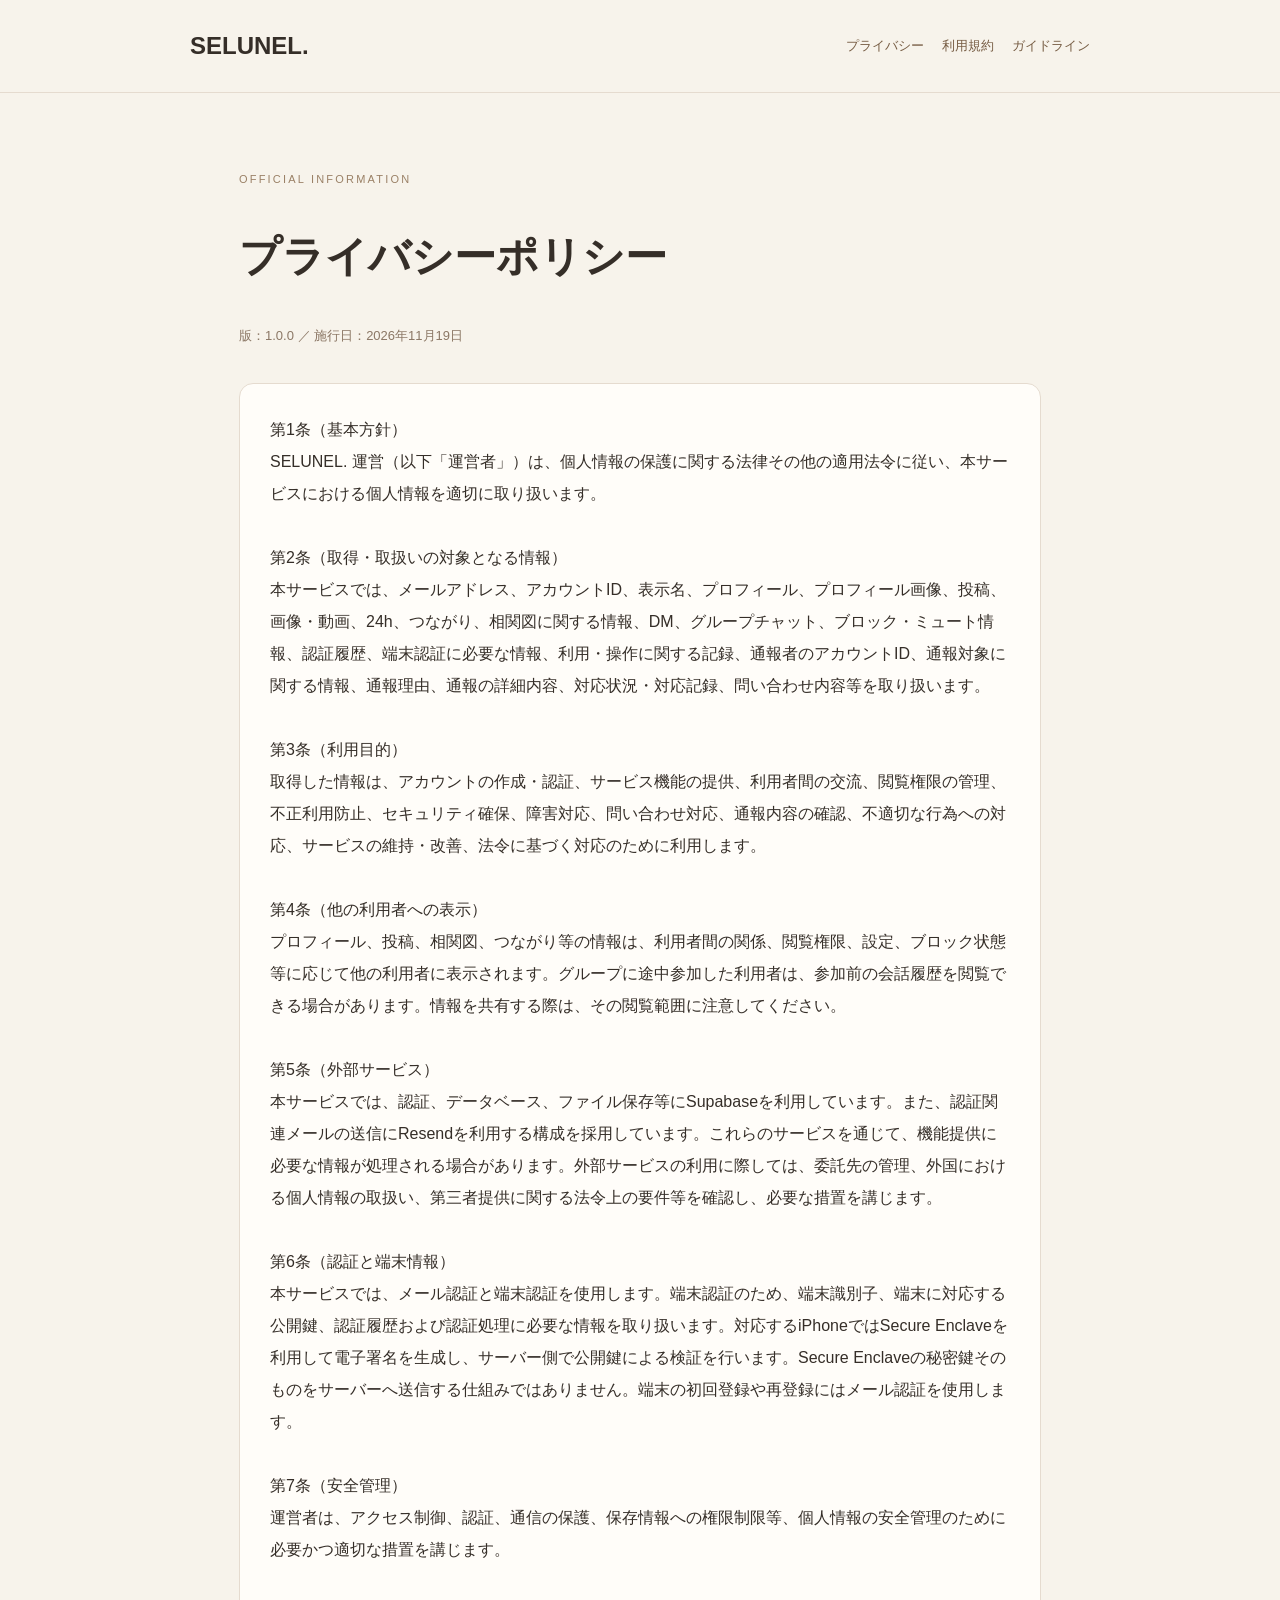
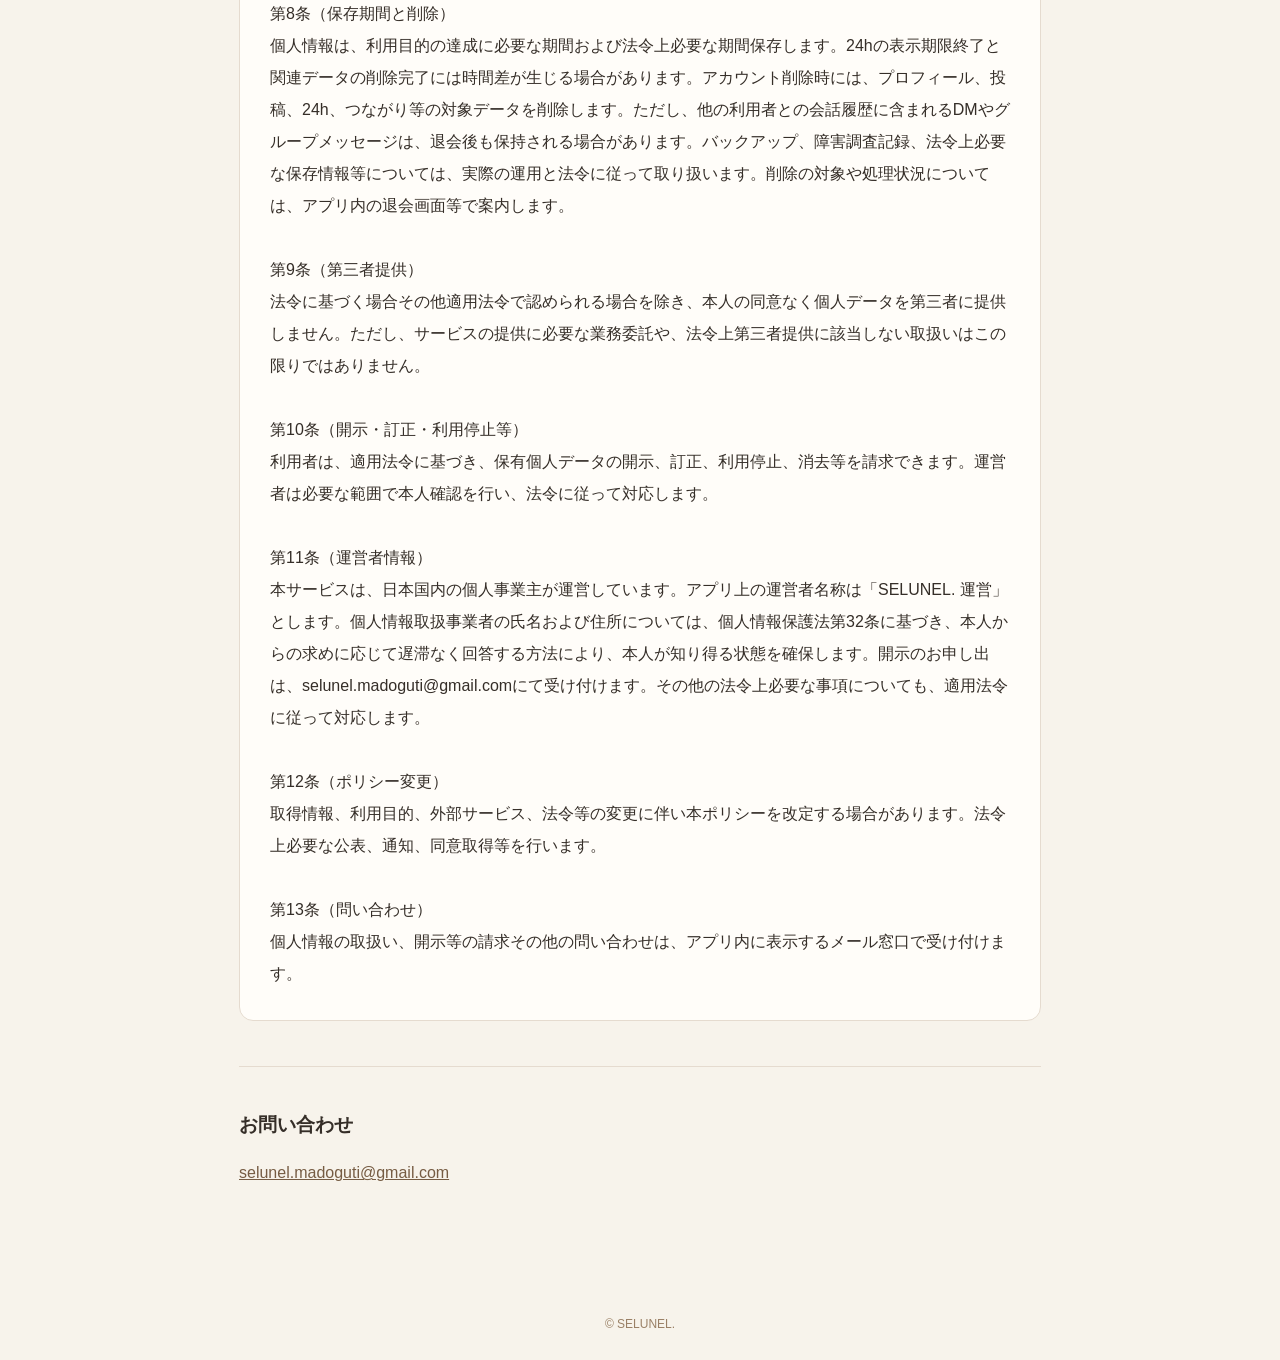
==== privacy.html @ 37064c1c "Publish SELUNEL legal pages v1.0.0" ====
<!doctype html>
<html lang="ja">
<head>
<meta charset="utf-8">
<meta name="viewport" content="width=device-width,initial-scale=1">
<title>プライバシーポリシー | SELUNEL.</title>
<link rel="stylesheet" href="./style.css">
</head>
<body>
<header>
<a class="brand" href="./index.html">SELUNEL.</a>
<nav>
<a href="./privacy.html">プライバシー</a>
<a href="./terms.html">利用規約</a>
<a href="./guidelines.html">ガイドライン</a>
</nav>
</header>
<main>
<p class="eyebrow">OFFICIAL INFORMATION</p>
<h1>プライバシーポリシー</h1>
<p class="meta">版：1.0.0 ／
施行日：2026年11月19日</p>
<article>第1条（基本方針）
SELUNEL. 運営（以下「運営者」）は、個人情報の保護に関する法律その他の適用法令に従い、本サービスにおける個人情報を適切に取り扱います。

第2条（取得・取扱いの対象となる情報）
本サービスでは、メールアドレス、アカウントID、表示名、プロフィール、プロフィール画像、投稿、画像・動画、24h、つながり、相関図に関する情報、DM、グループチャット、ブロック・ミュート情報、認証履歴、端末認証に必要な情報、利用・操作に関する記録、通報者のアカウントID、通報対象に関する情報、通報理由、通報の詳細内容、対応状況・対応記録、問い合わせ内容等を取り扱います。

第3条（利用目的）
取得した情報は、アカウントの作成・認証、サービス機能の提供、利用者間の交流、閲覧権限の管理、不正利用防止、セキュリティ確保、障害対応、問い合わせ対応、通報内容の確認、不適切な行為への対応、サービスの維持・改善、法令に基づく対応のために利用します。

第4条（他の利用者への表示）
プロフィール、投稿、相関図、つながり等の情報は、利用者間の関係、閲覧権限、設定、ブロック状態等に応じて他の利用者に表示されます。グループに途中参加した利用者は、参加前の会話履歴を閲覧できる場合があります。情報を共有する際は、その閲覧範囲に注意してください。

第5条（外部サービス）
本サービスでは、認証、データベース、ファイル保存等にSupabaseを利用しています。また、認証関連メールの送信にResendを利用する構成を採用しています。これらのサービスを通じて、機能提供に必要な情報が処理される場合があります。外部サービスの利用に際しては、委託先の管理、外国における個人情報の取扱い、第三者提供に関する法令上の要件等を確認し、必要な措置を講じます。

第6条（認証と端末情報）
本サービスでは、メール認証と端末認証を使用します。端末認証のため、端末識別子、端末に対応する公開鍵、認証履歴および認証処理に必要な情報を取り扱います。対応するiPhoneではSecure Enclaveを利用して電子署名を生成し、サーバー側で公開鍵による検証を行います。Secure Enclaveの秘密鍵そのものをサーバーへ送信する仕組みではありません。端末の初回登録や再登録にはメール認証を使用します。

第7条（安全管理）
運営者は、アクセス制御、認証、通信の保護、保存情報への権限制限等、個人情報の安全管理のために必要かつ適切な措置を講じます。

第8条（保存期間と削除）
個人情報は、利用目的の達成に必要な期間および法令上必要な期間保存します。24hの表示期限終了と関連データの削除完了には時間差が生じる場合があります。アカウント削除時には、プロフィール、投稿、24h、つながり等の対象データを削除します。ただし、他の利用者との会話履歴に含まれるDMやグループメッセージは、退会後も保持される場合があります。バックアップ、障害調査記録、法令上必要な保存情報等については、実際の運用と法令に従って取り扱います。削除の対象や処理状況については、アプリ内の退会画面等で案内します。

第9条（第三者提供）
法令に基づく場合その他適用法令で認められる場合を除き、本人の同意なく個人データを第三者に提供しません。ただし、サービスの提供に必要な業務委託や、法令上第三者提供に該当しない取扱いはこの限りではありません。

第10条（開示・訂正・利用停止等）
利用者は、適用法令に基づき、保有個人データの開示、訂正、利用停止、消去等を請求できます。運営者は必要な範囲で本人確認を行い、法令に従って対応します。

第11条（運営者情報）
本サービスは、日本国内の個人事業主が運営しています。アプリ上の運営者名称は「SELUNEL. 運営」とします。個人情報取扱事業者の氏名および住所については、個人情報保護法第32条に基づき、本人からの求めに応じて遅滞なく回答する方法により、本人が知り得る状態を確保します。開示のお申し出は、selunel.madoguti@gmail.comにて受け付けます。その他の法令上必要な事項についても、適用法令に従って対応します。

第12条（ポリシー変更）
取得情報、利用目的、外部サービス、法令等の変更に伴い本ポリシーを改定する場合があります。法令上必要な公表、通知、同意取得等を行います。

第13条（問い合わせ）
個人情報の取扱い、開示等の請求その他の問い合わせは、アプリ内に表示するメール窓口で受け付けます。</article>
<section>
<h2>お問い合わせ</h2>
<a href="mailto:selunel.madoguti@gmail.com">selunel.madoguti@gmail.com</a>
</section>
</main>
<footer>© SELUNEL.</footer>
</body>
</html>
---- style.css ----
:root {
  font-family: -apple-system, BlinkMacSystemFont,
    "Hiragino Kaku Gothic ProN", sans-serif;
  color: #352e28;
  background: #f7f3eb;
}
* { box-sizing: border-box; }
body { margin: 0; line-height: 1.85; }
a { color: #765c43; }
header {
  display: flex;
  justify-content: space-between;
  align-items: center;
  flex-wrap: wrap;
  gap: 18px;
  padding: 24px max(24px, calc((100vw - 900px)/2));
  border-bottom: 1px solid #e5dbcf;
}
.brand {
  font-size: 24px;
  font-weight: 700;
  text-decoration: none;
  color: #352e28;
}
nav { display: flex; flex-wrap: wrap; gap: 18px; }
nav a { text-decoration: none; font-size: 13px; }
main {
  max-width: 850px;
  margin: auto;
  padding: 65px 24px 100px;
}
.eyebrow {
  color: #9a8066;
  font-size: 11px;
  letter-spacing: .2em;
}
h1 { font-size: clamp(28px, 5vw, 42px); }
h2 { font-size: 19px; }
.meta { color: #8b7765; font-size: 13px; }
article {
  white-space: pre-wrap;
  overflow-wrap: anywhere;
  background: #fffdf9;
  border: 1px solid #e5dbcf;
  border-radius: 14px;
  padding: 30px;
  margin-top: 35px;
  line-height: 2;
}
.links { display: grid; gap: 12px; margin-top: 30px; }
.links a {
  display: block;
  padding: 20px;
  border: 1px solid #e5dbcf;
  border-radius: 12px;
  background: #fffdf9;
  text-decoration: none;
}
section {
  margin-top: 45px;
  border-top: 1px solid #e5dbcf;
  padding-top: 25px;
}
footer {
  text-align: center;
  padding: 25px;
  color: #9a8066;
  font-size: 12px;
}
@media(max-width:600px) {
  main { padding-top: 35px; }
  article { padding: 20px; }
}
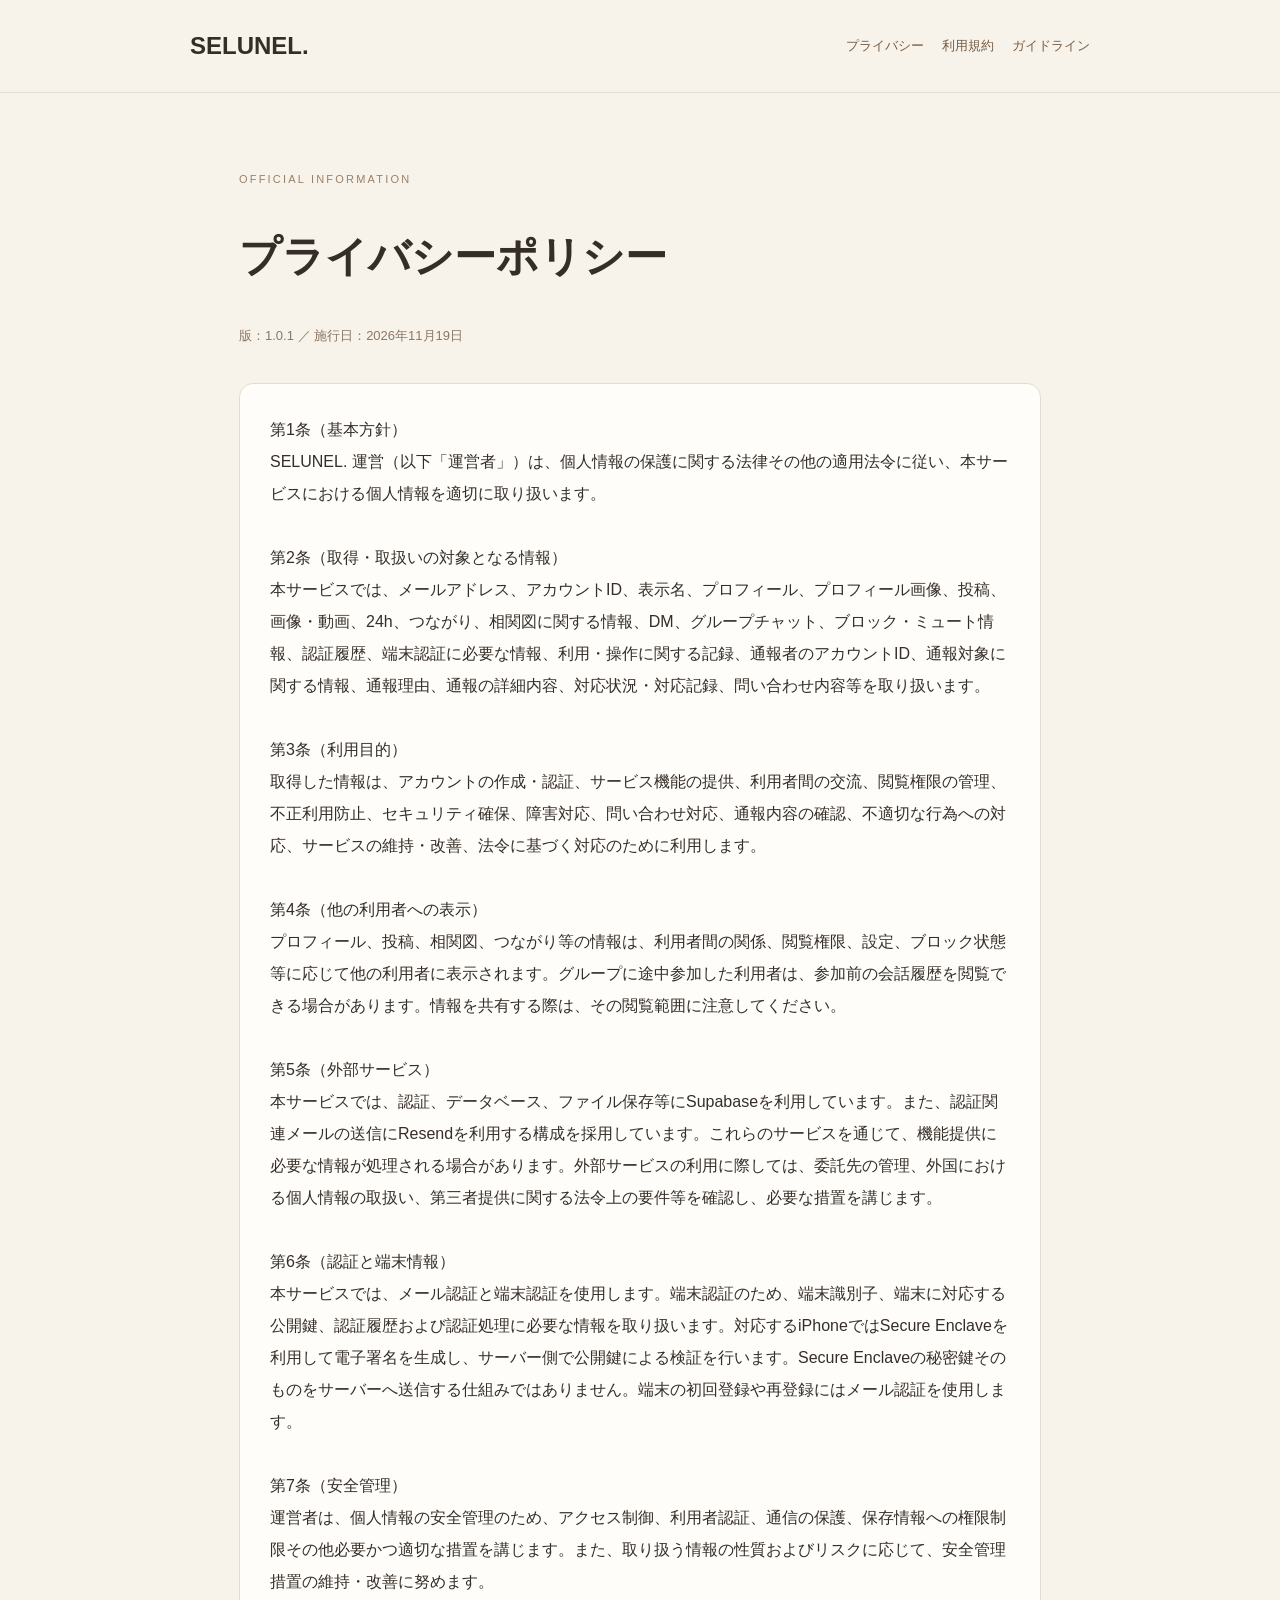
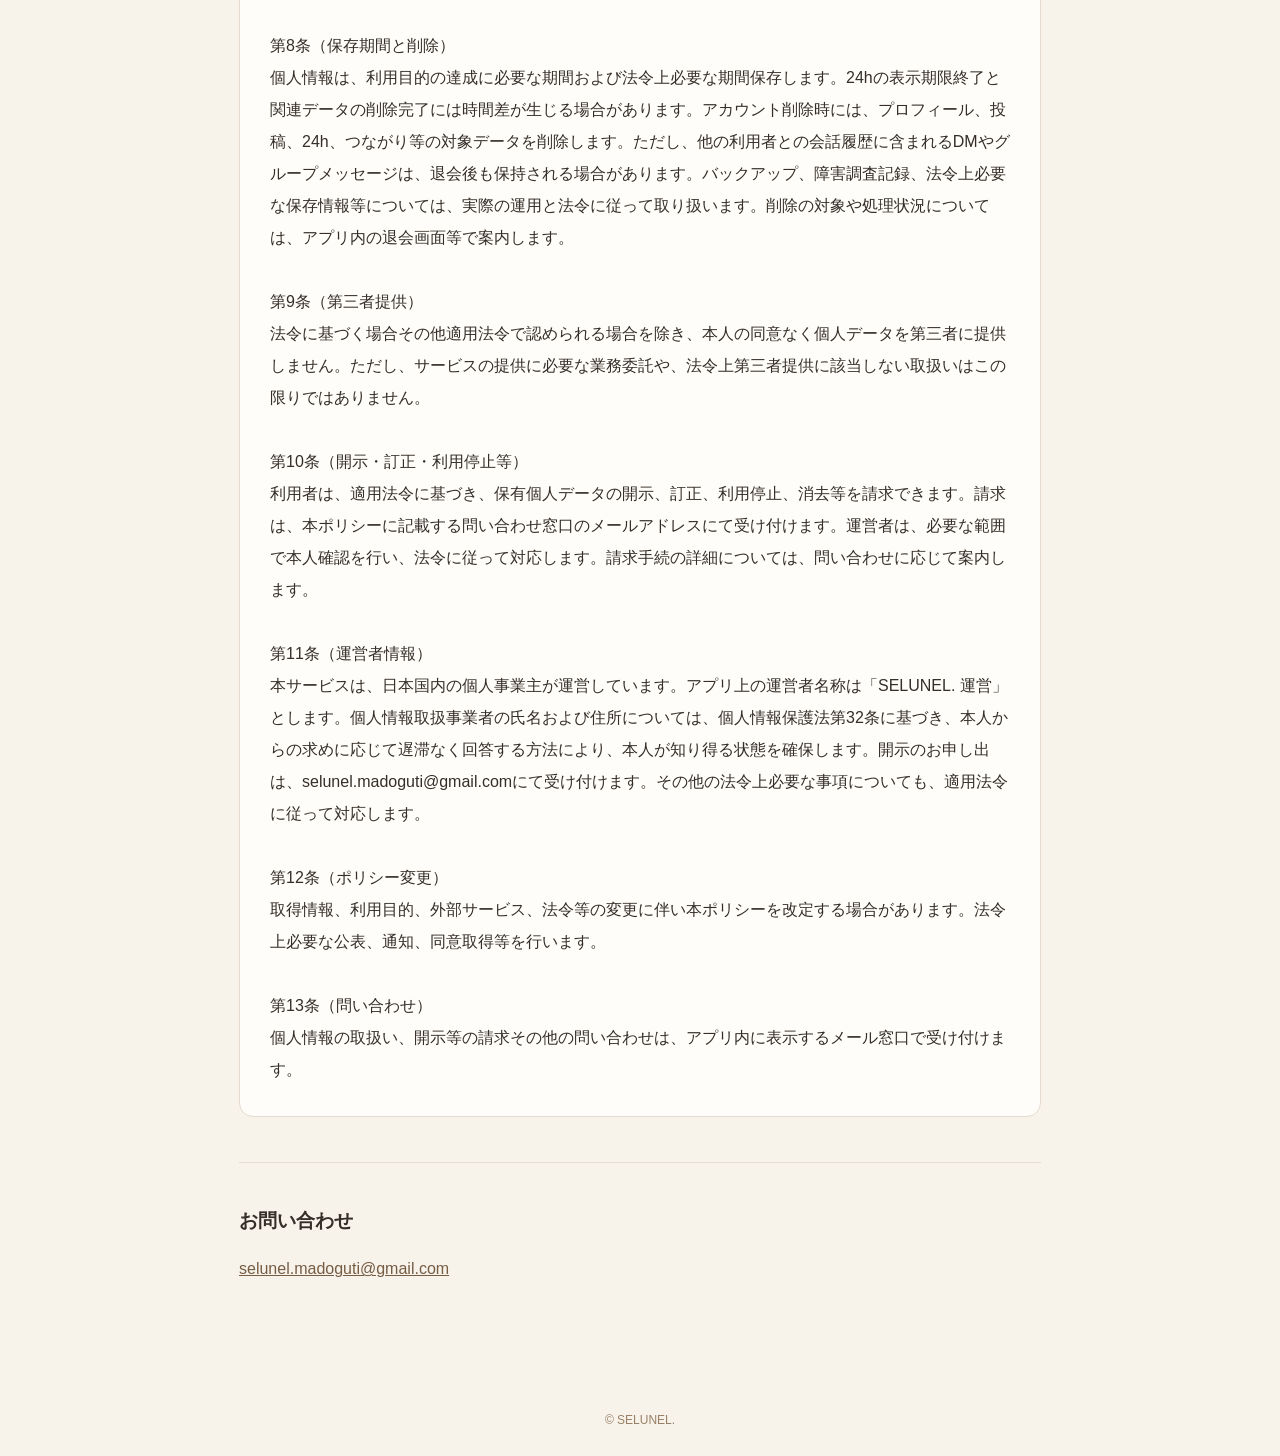
==== commit 4f9ddbcf: "Update SELUNEL legal documents to v1.0.1" ====
--- a/privacy.html
+++ b/privacy.html
@@ -18,7 +18,7 @@
 <main>
 <p class="eyebrow">OFFICIAL INFORMATION</p>
 <h1>プライバシーポリシー</h1>
-<p class="meta">版：1.0.0 ／
+<p class="meta">版：1.0.1 ／
 施行日：2026年11月19日</p>
 <article>第1条（基本方針）
 SELUNEL. 運営（以下「運営者」）は、個人情報の保護に関する法律その他の適用法令に従い、本サービスにおける個人情報を適切に取り扱います。
@@ -39,7 +39,7 @@
 本サービスでは、メール認証と端末認証を使用します。端末認証のため、端末識別子、端末に対応する公開鍵、認証履歴および認証処理に必要な情報を取り扱います。対応するiPhoneではSecure Enclaveを利用して電子署名を生成し、サーバー側で公開鍵による検証を行います。Secure Enclaveの秘密鍵そのものをサーバーへ送信する仕組みではありません。端末の初回登録や再登録にはメール認証を使用します。
 
 第7条（安全管理）
-運営者は、アクセス制御、認証、通信の保護、保存情報への権限制限等、個人情報の安全管理のために必要かつ適切な措置を講じます。
+運営者は、個人情報の安全管理のため、アクセス制御、利用者認証、通信の保護、保存情報への権限制限その他必要かつ適切な措置を講じます。また、取り扱う情報の性質およびリスクに応じて、安全管理措置の維持・改善に努めます。
 
 第8条（保存期間と削除）
 個人情報は、利用目的の達成に必要な期間および法令上必要な期間保存します。24hの表示期限終了と関連データの削除完了には時間差が生じる場合があります。アカウント削除時には、プロフィール、投稿、24h、つながり等の対象データを削除します。ただし、他の利用者との会話履歴に含まれるDMやグループメッセージは、退会後も保持される場合があります。バックアップ、障害調査記録、法令上必要な保存情報等については、実際の運用と法令に従って取り扱います。削除の対象や処理状況については、アプリ内の退会画面等で案内します。
@@ -48,7 +48,7 @@
 法令に基づく場合その他適用法令で認められる場合を除き、本人の同意なく個人データを第三者に提供しません。ただし、サービスの提供に必要な業務委託や、法令上第三者提供に該当しない取扱いはこの限りではありません。
 
 第10条（開示・訂正・利用停止等）
-利用者は、適用法令に基づき、保有個人データの開示、訂正、利用停止、消去等を請求できます。運営者は必要な範囲で本人確認を行い、法令に従って対応します。
+利用者は、適用法令に基づき、保有個人データの開示、訂正、利用停止、消去等を請求できます。請求は、本ポリシーに記載する問い合わせ窓口のメールアドレスにて受け付けます。運営者は、必要な範囲で本人確認を行い、法令に従って対応します。請求手続の詳細については、問い合わせに応じて案内します。
 
 第11条（運営者情報）
 本サービスは、日本国内の個人事業主が運営しています。アプリ上の運営者名称は「SELUNEL. 運営」とします。個人情報取扱事業者の氏名および住所については、個人情報保護法第32条に基づき、本人からの求めに応じて遅滞なく回答する方法により、本人が知り得る状態を確保します。開示のお申し出は、selunel.madoguti@gmail.comにて受け付けます。その他の法令上必要な事項についても、適用法令に従って対応します。
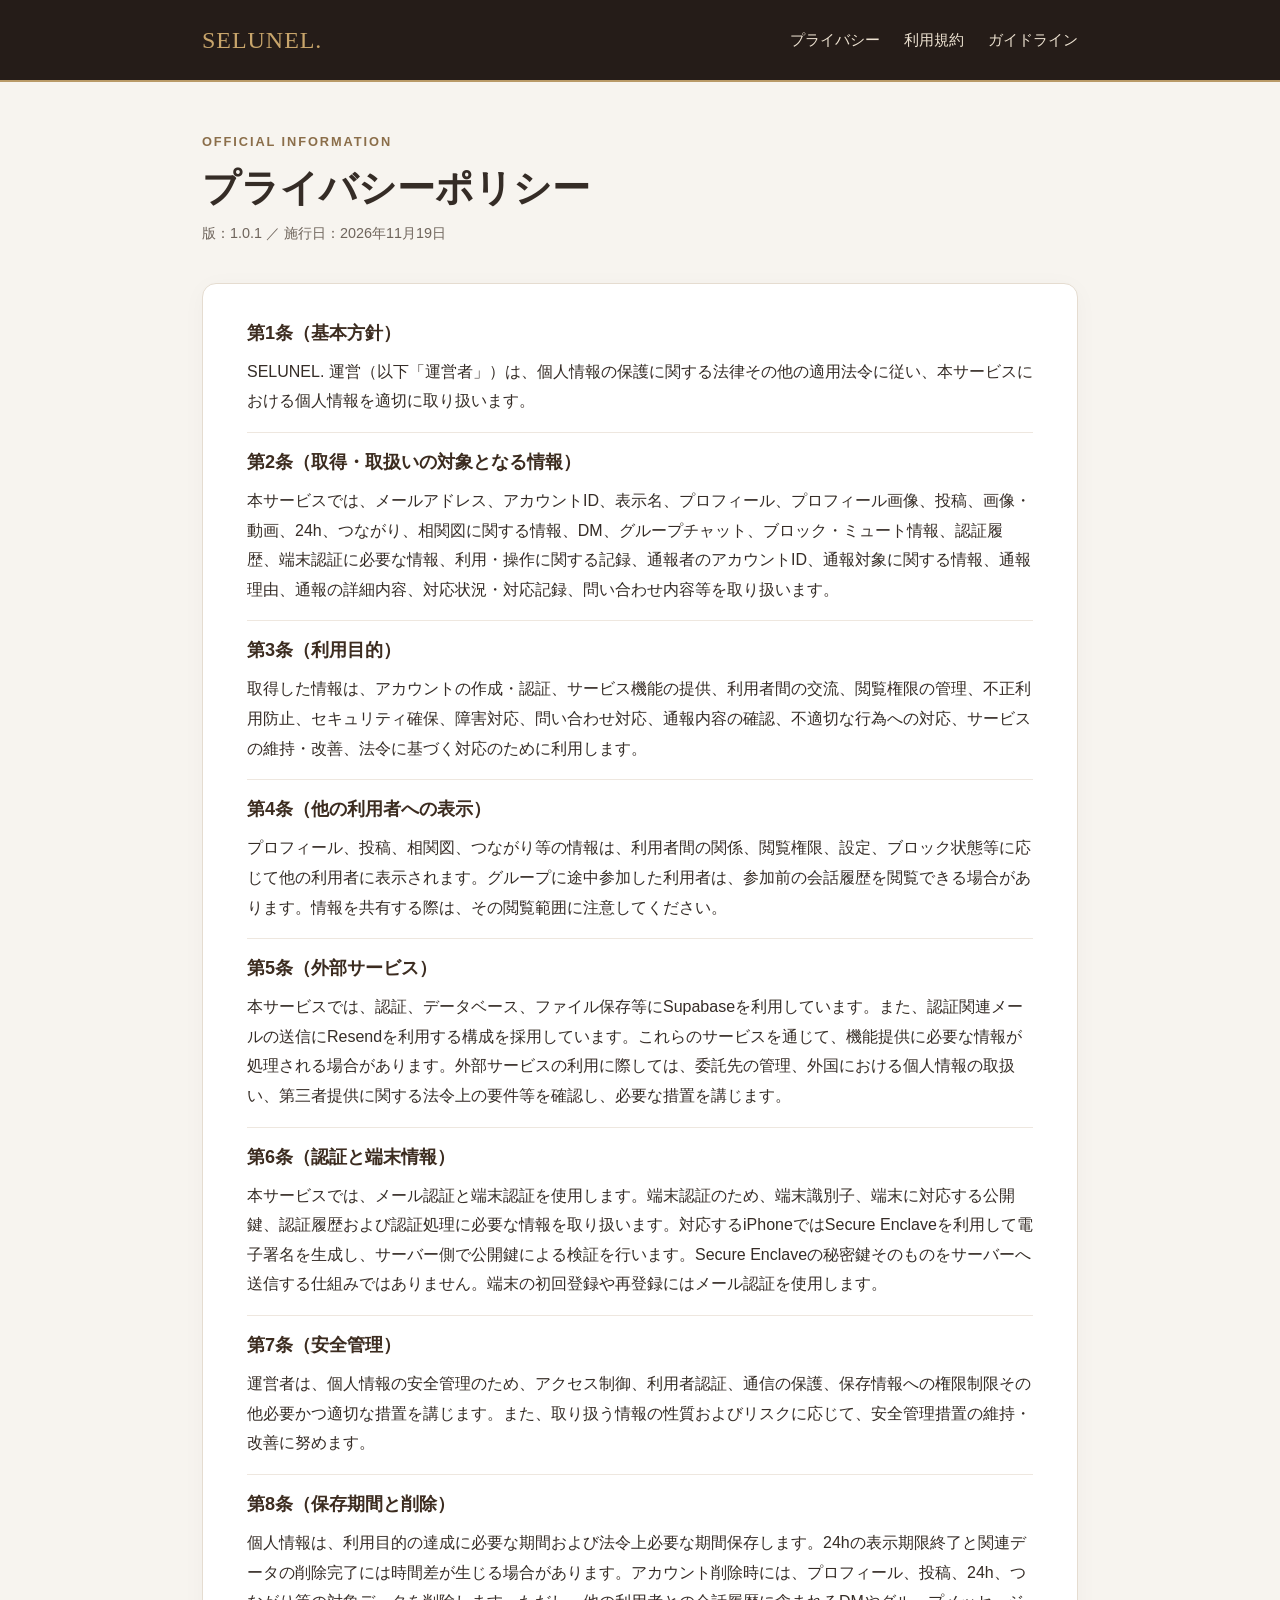
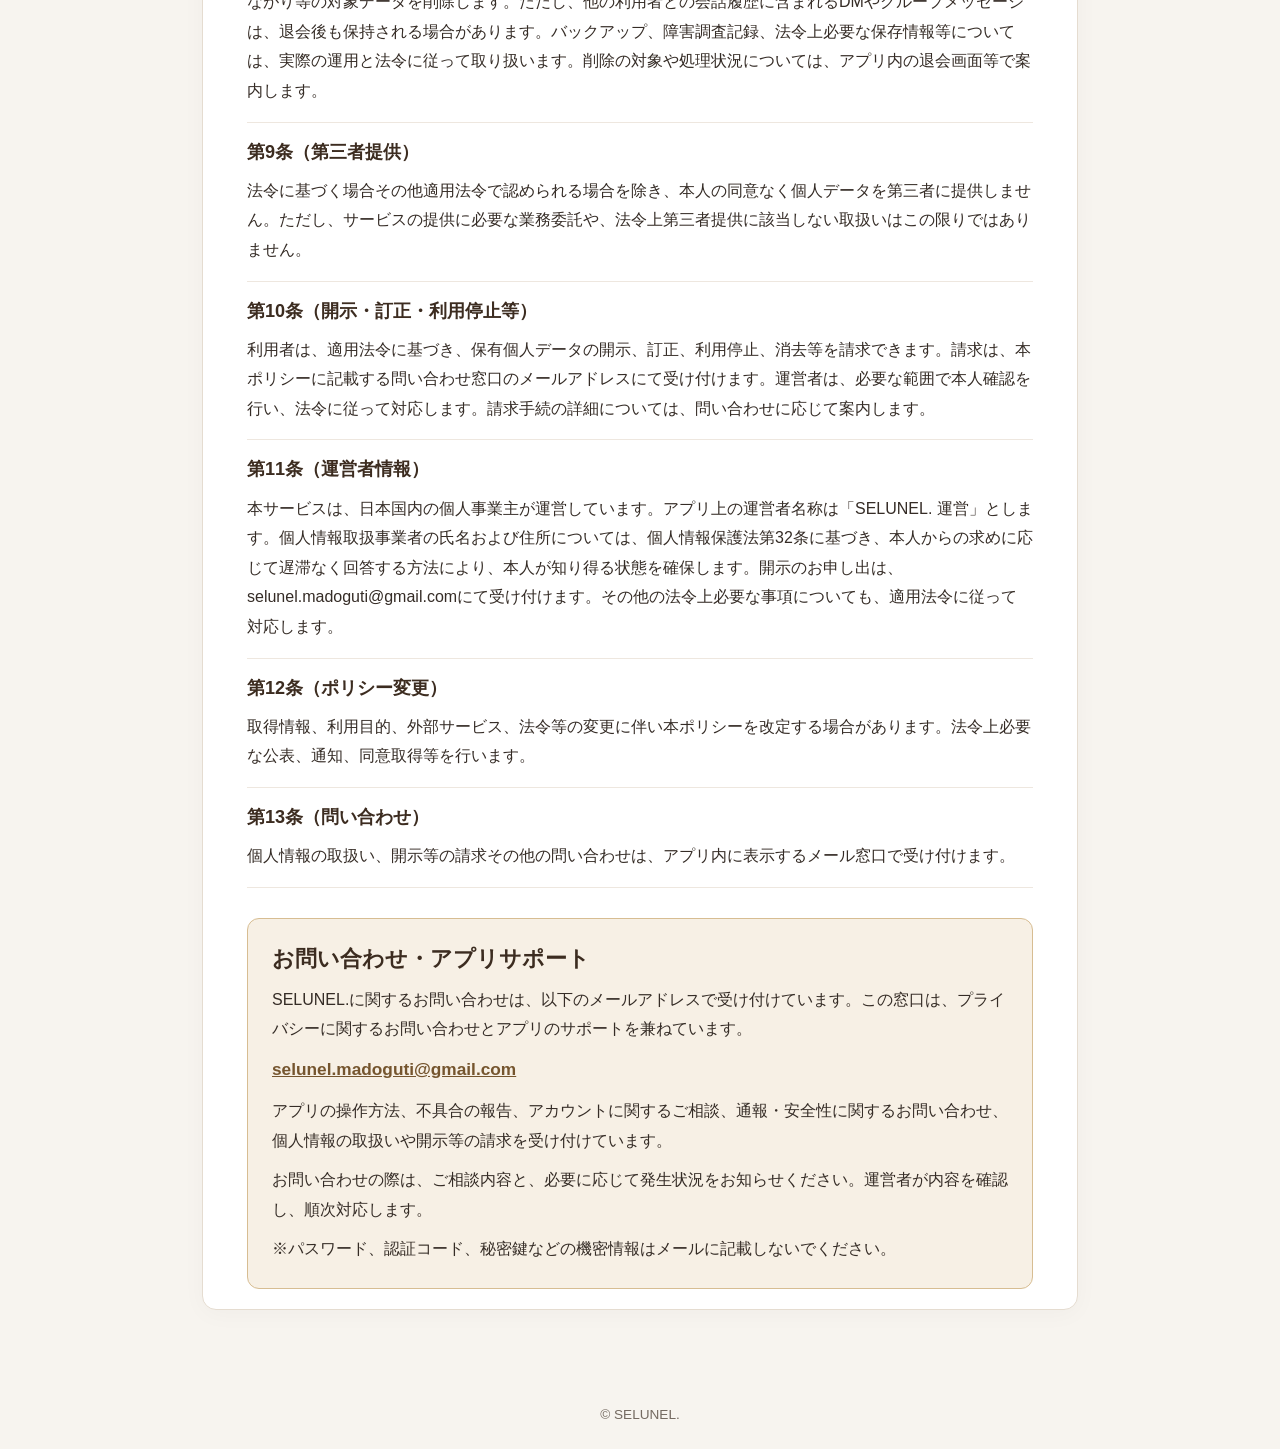
==== commit 4b7e4f1f: "Add files via upload" ====
--- a/privacy.html
+++ b/privacy.html
@@ -1,68 +1,50 @@
 <!doctype html>
 <html lang="ja">
 <head>
-<meta charset="utf-8">
-<meta name="viewport" content="width=device-width,initial-scale=1">
-<title>プライバシーポリシー | SELUNEL.</title>
-<link rel="stylesheet" href="./style.css">
+  <meta charset="utf-8">
+  <meta name="viewport" content="width=device-width, initial-scale=1">
+  <meta name="color-scheme" content="light dark">
+  <meta name="description" content="SELUNEL.のプライバシーポリシーおよびお問い合わせ・アプリサポート窓口です。">
+  <title>プライバシーポリシー | SELUNEL.</title>
+  <style>
+    :root{font-family:-apple-system,BlinkMacSystemFont,"Hiragino Kaku Gothic ProN","Yu Gothic",Meiryo,sans-serif;color:#352c26;background:#f7f4ef;line-height:1.85}
+    *{box-sizing:border-box}body{margin:0}a{color:#75552e;overflow-wrap:anywhere}a:hover{text-decoration-thickness:2px}
+    header{background:#251c18;color:#f8f2e8;border-bottom:2px solid #b99a68}nav{max-width:920px;margin:auto;padding:18px 22px;display:flex;flex-wrap:wrap;align-items:center;gap:16px 24px}nav a{color:#eee3d2;text-decoration:none;font-size:.92rem}nav .brand{font-family:Georgia,serif;font-size:1.5rem;color:#c8a56b;margin-right:auto;letter-spacing:.04em}
+    main{max-width:920px;margin:0 auto;padding:48px 22px 70px}.eyebrow{font-size:.8rem;letter-spacing:.15em;color:#8b6e4a;font-weight:700}h1{font-size:clamp(1.75rem,4vw,2.4rem);line-height:1.35;margin:8px 0 6px} .version{color:#6f655c;margin:0 0 36px;font-size:.9rem}
+    article{background:#fff;border:1px solid #e5dcd0;border-radius:14px;padding:20px clamp(18px,4vw,44px);box-shadow:0 4px 24px #251c1808}section{padding:16px 0;border-bottom:1px solid #eee7df}section:last-child{border-bottom:0}h2{font-size:1.13rem;line-height:1.5;margin:0 0 10px;color:#3c2c20}p{margin:0 0 10px}p:last-child{margin-bottom:0}.support{margin-top:30px;background:#f7f0e5;border:1px solid #d7bd92;border-radius:12px;padding:24px}.support h2{font-size:1.35rem}.mail{font-size:1.08rem;font-weight:700}footer{max-width:920px;margin:auto;padding:22px;text-align:center;color:#746a61;font-size:.85rem}
+    @media(prefers-color-scheme:dark){:root{background:#1f1916;color:#f0e6d9}article{background:#2c231e;border-color:#514035}section{border-color:#493a31}h2{color:#e8d4b5}.version{color:#b9a99b}.eyebrow{color:#d0ad75}.support{background:#37291f;border-color:#8c704b}a{color:#e0bb81}footer{color:#b9a99b}}
+  </style>
 </head>
 <body>
-<header>
-<a class="brand" href="./index.html">SELUNEL.</a>
-<nav>
-<a href="./privacy.html">プライバシー</a>
-<a href="./terms.html">利用規約</a>
-<a href="./guidelines.html">ガイドライン</a>
-</nav>
-</header>
-<main>
-<p class="eyebrow">OFFICIAL INFORMATION</p>
-<h1>プライバシーポリシー</h1>
-<p class="meta">版：1.0.1 ／
-施行日：2026年11月19日</p>
-<article>第1条（基本方針）
-SELUNEL. 運営（以下「運営者」）は、個人情報の保護に関する法律その他の適用法令に従い、本サービスにおける個人情報を適切に取り扱います。
-
-第2条（取得・取扱いの対象となる情報）
-本サービスでは、メールアドレス、アカウントID、表示名、プロフィール、プロフィール画像、投稿、画像・動画、24h、つながり、相関図に関する情報、DM、グループチャット、ブロック・ミュート情報、認証履歴、端末認証に必要な情報、利用・操作に関する記録、通報者のアカウントID、通報対象に関する情報、通報理由、通報の詳細内容、対応状況・対応記録、問い合わせ内容等を取り扱います。
-
-第3条（利用目的）
-取得した情報は、アカウントの作成・認証、サービス機能の提供、利用者間の交流、閲覧権限の管理、不正利用防止、セキュリティ確保、障害対応、問い合わせ対応、通報内容の確認、不適切な行為への対応、サービスの維持・改善、法令に基づく対応のために利用します。
-
-第4条（他の利用者への表示）
-プロフィール、投稿、相関図、つながり等の情報は、利用者間の関係、閲覧権限、設定、ブロック状態等に応じて他の利用者に表示されます。グループに途中参加した利用者は、参加前の会話履歴を閲覧できる場合があります。情報を共有する際は、その閲覧範囲に注意してください。
-
-第5条（外部サービス）
-本サービスでは、認証、データベース、ファイル保存等にSupabaseを利用しています。また、認証関連メールの送信にResendを利用する構成を採用しています。これらのサービスを通じて、機能提供に必要な情報が処理される場合があります。外部サービスの利用に際しては、委託先の管理、外国における個人情報の取扱い、第三者提供に関する法令上の要件等を確認し、必要な措置を講じます。
-
-第6条（認証と端末情報）
-本サービスでは、メール認証と端末認証を使用します。端末認証のため、端末識別子、端末に対応する公開鍵、認証履歴および認証処理に必要な情報を取り扱います。対応するiPhoneではSecure Enclaveを利用して電子署名を生成し、サーバー側で公開鍵による検証を行います。Secure Enclaveの秘密鍵そのものをサーバーへ送信する仕組みではありません。端末の初回登録や再登録にはメール認証を使用します。
-
-第7条（安全管理）
-運営者は、個人情報の安全管理のため、アクセス制御、利用者認証、通信の保護、保存情報への権限制限その他必要かつ適切な措置を講じます。また、取り扱う情報の性質およびリスクに応じて、安全管理措置の維持・改善に努めます。
-
-第8条（保存期間と削除）
-個人情報は、利用目的の達成に必要な期間および法令上必要な期間保存します。24hの表示期限終了と関連データの削除完了には時間差が生じる場合があります。アカウント削除時には、プロフィール、投稿、24h、つながり等の対象データを削除します。ただし、他の利用者との会話履歴に含まれるDMやグループメッセージは、退会後も保持される場合があります。バックアップ、障害調査記録、法令上必要な保存情報等については、実際の運用と法令に従って取り扱います。削除の対象や処理状況については、アプリ内の退会画面等で案内します。
-
-第9条（第三者提供）
-法令に基づく場合その他適用法令で認められる場合を除き、本人の同意なく個人データを第三者に提供しません。ただし、サービスの提供に必要な業務委託や、法令上第三者提供に該当しない取扱いはこの限りではありません。
-
-第10条（開示・訂正・利用停止等）
-利用者は、適用法令に基づき、保有個人データの開示、訂正、利用停止、消去等を請求できます。請求は、本ポリシーに記載する問い合わせ窓口のメールアドレスにて受け付けます。運営者は、必要な範囲で本人確認を行い、法令に従って対応します。請求手続の詳細については、問い合わせに応じて案内します。
-
-第11条（運営者情報）
-本サービスは、日本国内の個人事業主が運営しています。アプリ上の運営者名称は「SELUNEL. 運営」とします。個人情報取扱事業者の氏名および住所については、個人情報保護法第32条に基づき、本人からの求めに応じて遅滞なく回答する方法により、本人が知り得る状態を確保します。開示のお申し出は、selunel.madoguti@gmail.comにて受け付けます。その他の法令上必要な事項についても、適用法令に従って対応します。
-
-第12条（ポリシー変更）
-取得情報、利用目的、外部サービス、法令等の変更に伴い本ポリシーを改定する場合があります。法令上必要な公表、通知、同意取得等を行います。
-
-第13条（問い合わせ）
-個人情報の取扱い、開示等の請求その他の問い合わせは、アプリ内に表示するメール窓口で受け付けます。</article>
-<section>
-<h2>お問い合わせ</h2>
-<a href="mailto:selunel.madoguti@gmail.com">selunel.madoguti@gmail.com</a>
-</section>
-</main>
-<footer>© SELUNEL.</footer>
+  <header><nav aria-label="サイトナビゲーション"><a class="brand" href="./">SELUNEL.</a><a href="privacy.html" aria-current="page">プライバシー</a><a href="terms.html">利用規約</a><a href="guidelines.html">ガイドライン</a></nav></header>
+  <main>
+    <div class="eyebrow">OFFICIAL INFORMATION</div>
+    <h1>プライバシーポリシー</h1>
+    <p class="version">版：1.0.1 ／ 施行日：2026年11月19日</p>
+    <article>
+      <section><h2>第1条（基本方針）</h2><p>SELUNEL. 運営（以下「運営者」）は、個人情報の保護に関する法律その他の適用法令に従い、本サービスにおける個人情報を適切に取り扱います。</p></section>
+      <section><h2>第2条（取得・取扱いの対象となる情報）</h2><p>本サービスでは、メールアドレス、アカウントID、表示名、プロフィール、プロフィール画像、投稿、画像・動画、24h、つながり、相関図に関する情報、DM、グループチャット、ブロック・ミュート情報、認証履歴、端末認証に必要な情報、利用・操作に関する記録、通報者のアカウントID、通報対象に関する情報、通報理由、通報の詳細内容、対応状況・対応記録、問い合わせ内容等を取り扱います。</p></section>
+      <section><h2>第3条（利用目的）</h2><p>取得した情報は、アカウントの作成・認証、サービス機能の提供、利用者間の交流、閲覧権限の管理、不正利用防止、セキュリティ確保、障害対応、問い合わせ対応、通報内容の確認、不適切な行為への対応、サービスの維持・改善、法令に基づく対応のために利用します。</p></section>
+      <section><h2>第4条（他の利用者への表示）</h2><p>プロフィール、投稿、相関図、つながり等の情報は、利用者間の関係、閲覧権限、設定、ブロック状態等に応じて他の利用者に表示されます。グループに途中参加した利用者は、参加前の会話履歴を閲覧できる場合があります。情報を共有する際は、その閲覧範囲に注意してください。</p></section>
+      <section><h2>第5条（外部サービス）</h2><p>本サービスでは、認証、データベース、ファイル保存等にSupabaseを利用しています。また、認証関連メールの送信にResendを利用する構成を採用しています。これらのサービスを通じて、機能提供に必要な情報が処理される場合があります。外部サービスの利用に際しては、委託先の管理、外国における個人情報の取扱い、第三者提供に関する法令上の要件等を確認し、必要な措置を講じます。</p></section>
+      <section><h2>第6条（認証と端末情報）</h2><p>本サービスでは、メール認証と端末認証を使用します。端末認証のため、端末識別子、端末に対応する公開鍵、認証履歴および認証処理に必要な情報を取り扱います。対応するiPhoneではSecure Enclaveを利用して電子署名を生成し、サーバー側で公開鍵による検証を行います。Secure Enclaveの秘密鍵そのものをサーバーへ送信する仕組みではありません。端末の初回登録や再登録にはメール認証を使用します。</p></section>
+      <section><h2>第7条（安全管理）</h2><p>運営者は、個人情報の安全管理のため、アクセス制御、利用者認証、通信の保護、保存情報への権限制限その他必要かつ適切な措置を講じます。また、取り扱う情報の性質およびリスクに応じて、安全管理措置の維持・改善に努めます。</p></section>
+      <section><h2>第8条（保存期間と削除）</h2><p>個人情報は、利用目的の達成に必要な期間および法令上必要な期間保存します。24hの表示期限終了と関連データの削除完了には時間差が生じる場合があります。アカウント削除時には、プロフィール、投稿、24h、つながり等の対象データを削除します。ただし、他の利用者との会話履歴に含まれるDMやグループメッセージは、退会後も保持される場合があります。バックアップ、障害調査記録、法令上必要な保存情報等については、実際の運用と法令に従って取り扱います。削除の対象や処理状況については、アプリ内の退会画面等で案内します。</p></section>
+      <section><h2>第9条（第三者提供）</h2><p>法令に基づく場合その他適用法令で認められる場合を除き、本人の同意なく個人データを第三者に提供しません。ただし、サービスの提供に必要な業務委託や、法令上第三者提供に該当しない取扱いはこの限りではありません。</p></section>
+      <section><h2>第10条（開示・訂正・利用停止等）</h2><p>利用者は、適用法令に基づき、保有個人データの開示、訂正、利用停止、消去等を請求できます。請求は、本ポリシーに記載する問い合わせ窓口のメールアドレスにて受け付けます。運営者は、必要な範囲で本人確認を行い、法令に従って対応します。請求手続の詳細については、問い合わせに応じて案内します。</p></section>
+      <section><h2>第11条（運営者情報）</h2><p>本サービスは、日本国内の個人事業主が運営しています。アプリ上の運営者名称は「SELUNEL. 運営」とします。個人情報取扱事業者の氏名および住所については、個人情報保護法第32条に基づき、本人からの求めに応じて遅滞なく回答する方法により、本人が知り得る状態を確保します。開示のお申し出は、selunel.madoguti@gmail.comにて受け付けます。その他の法令上必要な事項についても、適用法令に従って対応します。</p></section>
+      <section><h2>第12条（ポリシー変更）</h2><p>取得情報、利用目的、外部サービス、法令等の変更に伴い本ポリシーを改定する場合があります。法令上必要な公表、通知、同意取得等を行います。</p></section>
+      <section><h2>第13条（問い合わせ）</h2><p>個人情報の取扱い、開示等の請求その他の問い合わせは、アプリ内に表示するメール窓口で受け付けます。</p></section>
+      <div class="support" id="support" aria-labelledby="support-title">
+        <h2 id="support-title">お問い合わせ・アプリサポート</h2>
+        <p>SELUNEL.に関するお問い合わせは、以下のメールアドレスで受け付けています。この窓口は、プライバシーに関するお問い合わせとアプリのサポートを兼ねています。</p>
+        <p class="mail"><a href="mailto:selunel.madoguti@gmail.com">selunel.madoguti@gmail.com</a></p>
+        <p>アプリの操作方法、不具合の報告、アカウントに関するご相談、通報・安全性に関するお問い合わせ、個人情報の取扱いや開示等の請求を受け付けています。</p>
+        <p>お問い合わせの際は、ご相談内容と、必要に応じて発生状況をお知らせください。運営者が内容を確認し、順次対応します。</p>
+        <p>※パスワード、認証コード、秘密鍵などの機密情報はメールに記載しないでください。</p>
+      </div>
+    </article>
+  </main>
+  <footer>© SELUNEL.</footer>
 </body>
 </html>
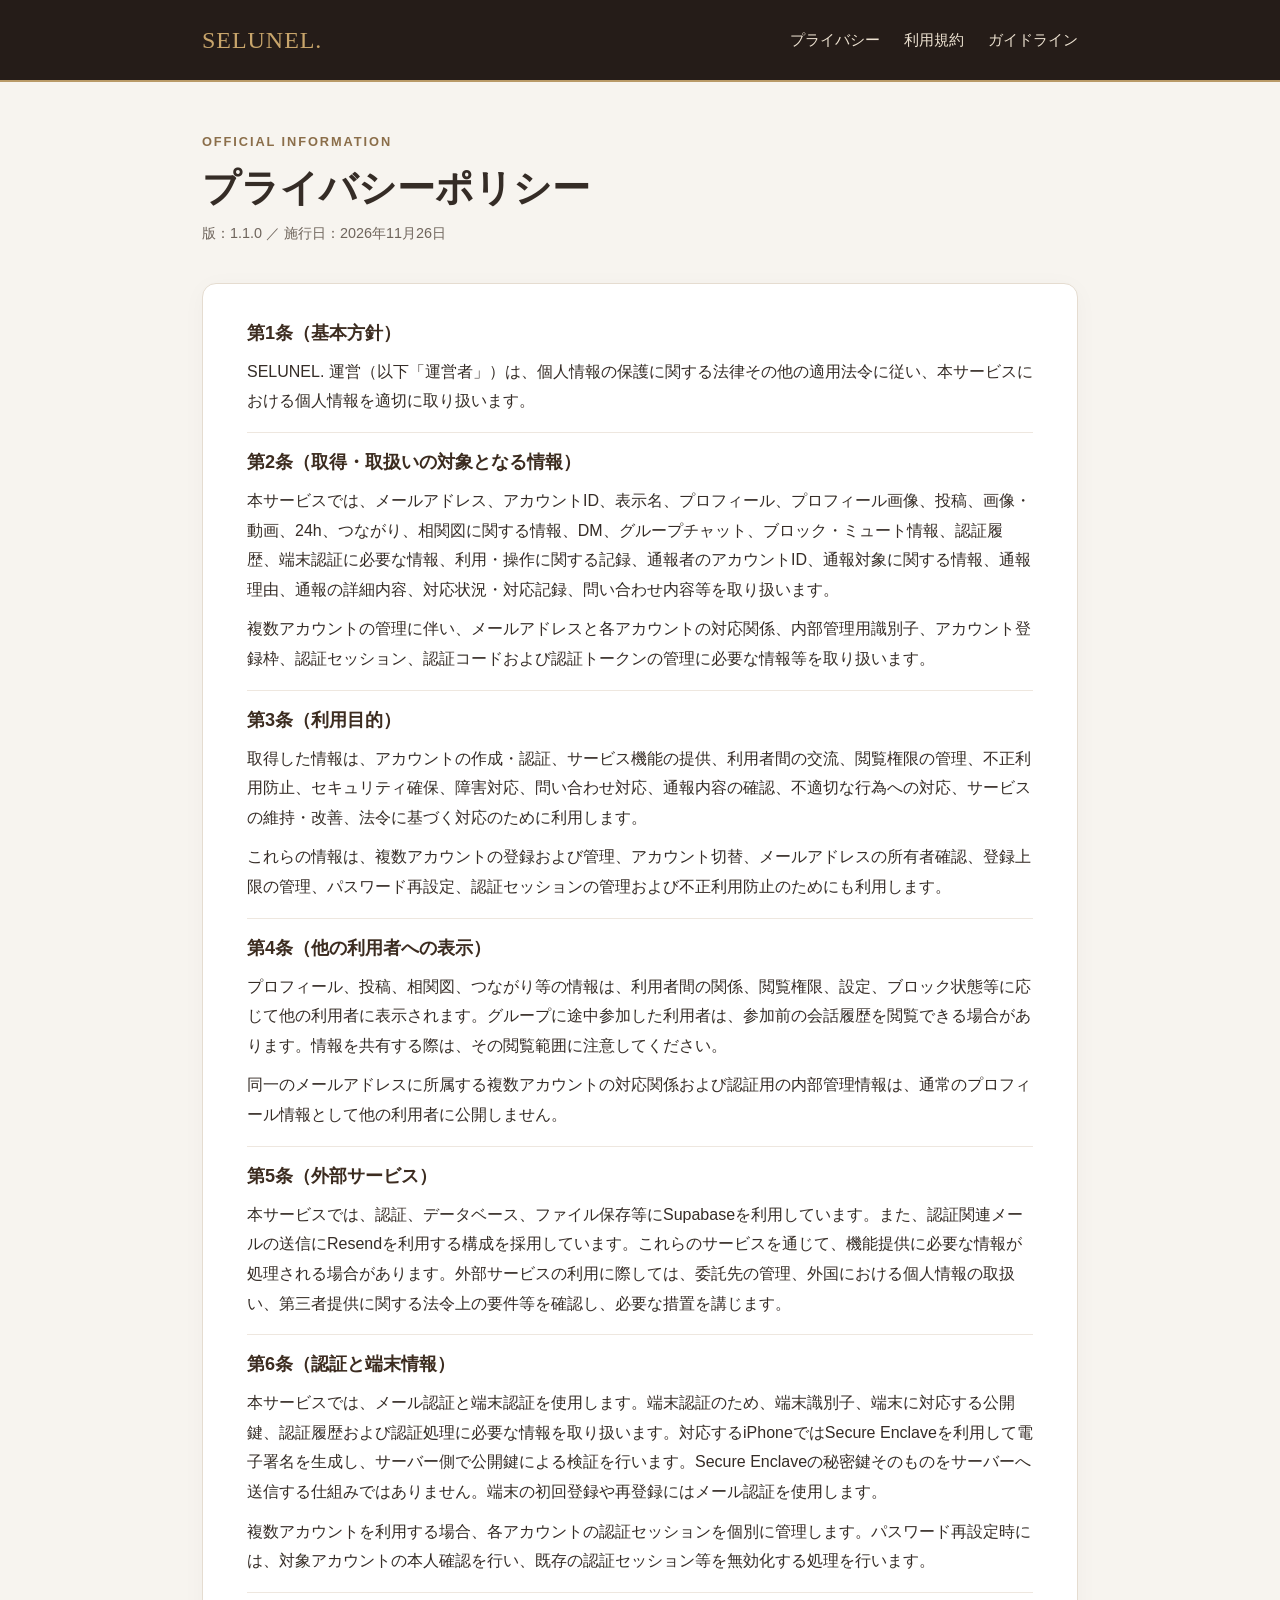
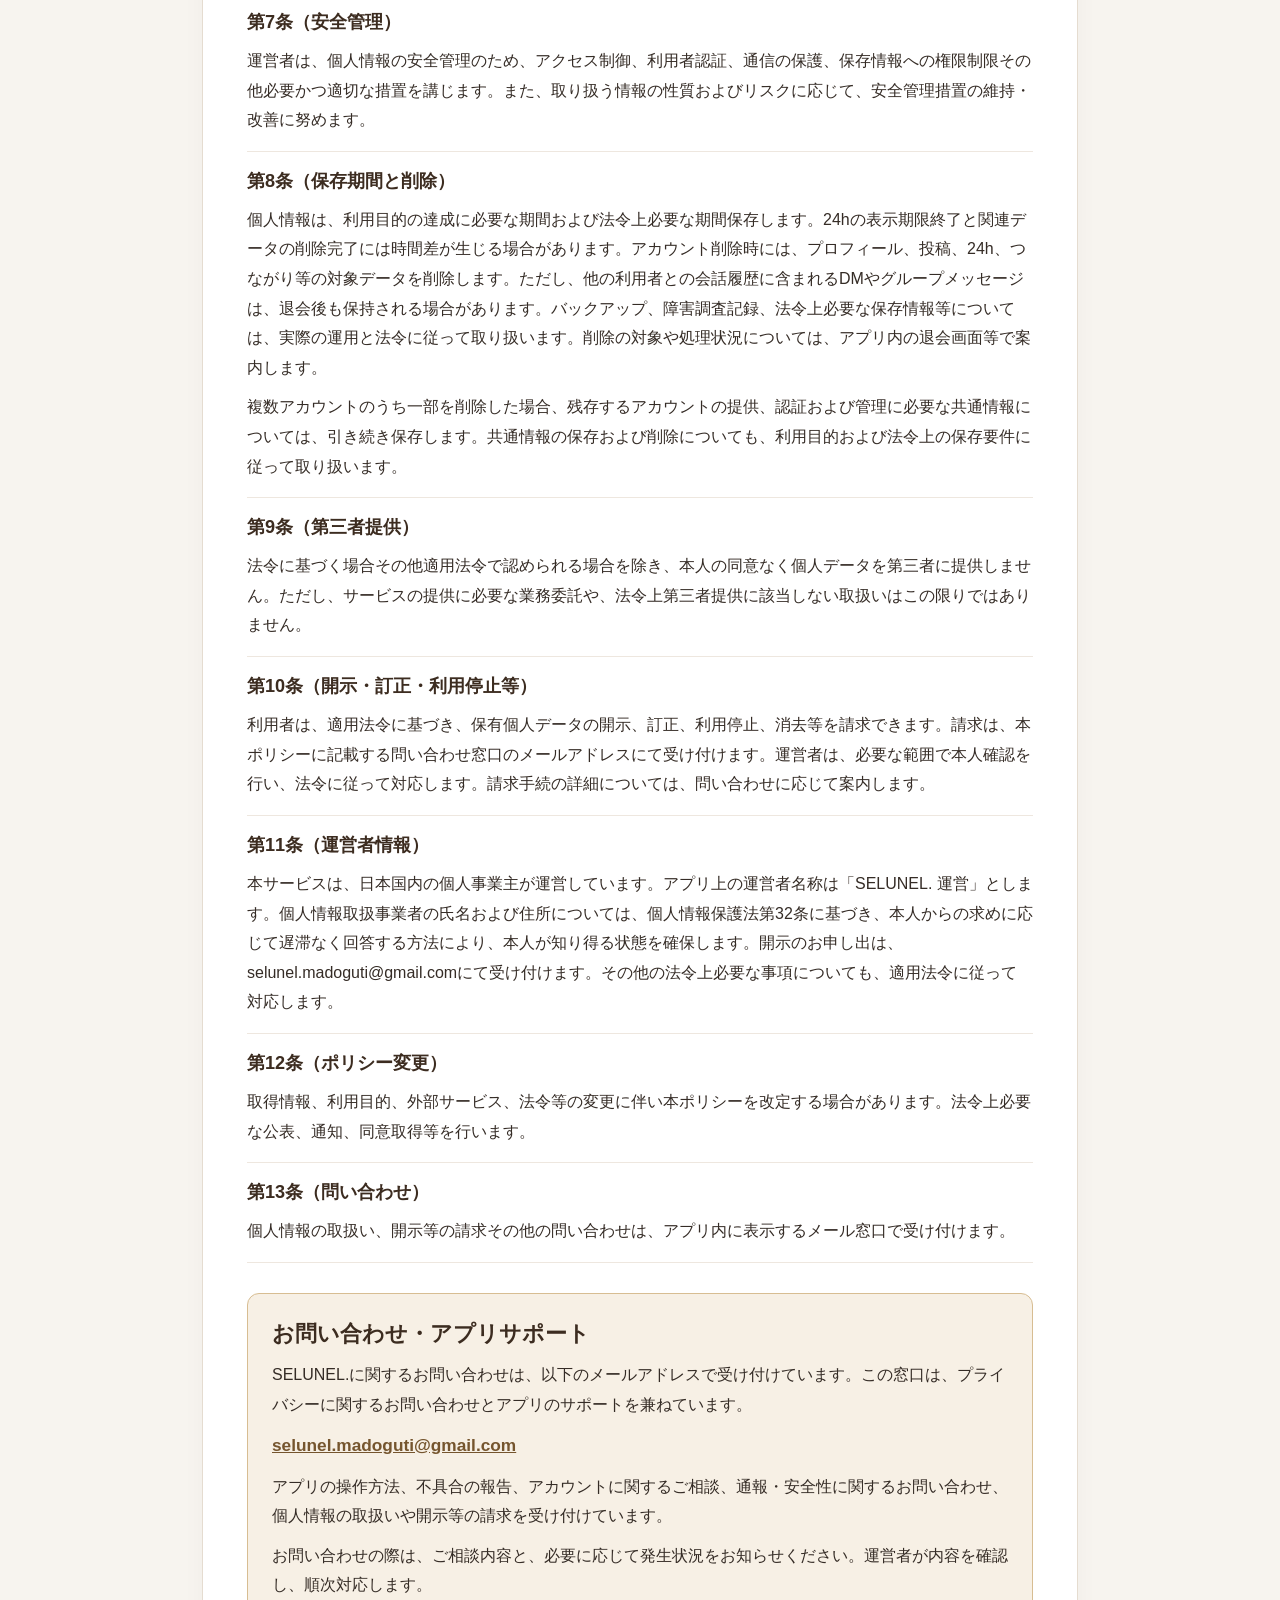
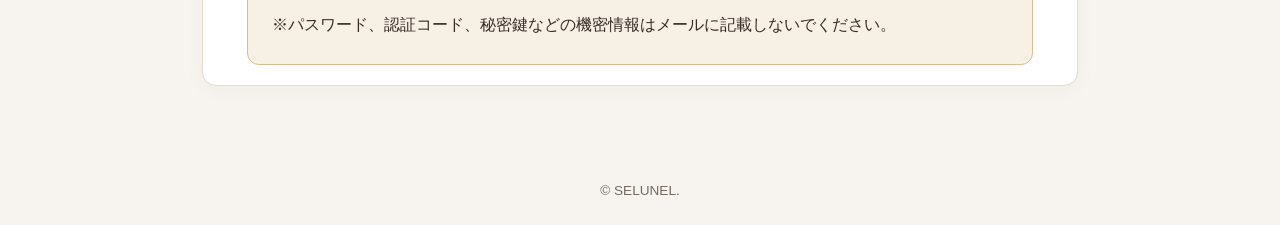
==== commit ba8c4c4d: "Update SELUNEL. legal documents to v1.1.0" ====
--- a/privacy.html
+++ b/privacy.html
@@ -20,16 +20,16 @@
   <main>
     <div class="eyebrow">OFFICIAL INFORMATION</div>
     <h1>プライバシーポリシー</h1>
-    <p class="version">版：1.0.1 ／ 施行日：2026年11月19日</p>
+    <p class="version">版：1.1.0 ／ 施行日：2026年11月26日</p>
     <article>
       <section><h2>第1条（基本方針）</h2><p>SELUNEL. 運営（以下「運営者」）は、個人情報の保護に関する法律その他の適用法令に従い、本サービスにおける個人情報を適切に取り扱います。</p></section>
-      <section><h2>第2条（取得・取扱いの対象となる情報）</h2><p>本サービスでは、メールアドレス、アカウントID、表示名、プロフィール、プロフィール画像、投稿、画像・動画、24h、つながり、相関図に関する情報、DM、グループチャット、ブロック・ミュート情報、認証履歴、端末認証に必要な情報、利用・操作に関する記録、通報者のアカウントID、通報対象に関する情報、通報理由、通報の詳細内容、対応状況・対応記録、問い合わせ内容等を取り扱います。</p></section>
-      <section><h2>第3条（利用目的）</h2><p>取得した情報は、アカウントの作成・認証、サービス機能の提供、利用者間の交流、閲覧権限の管理、不正利用防止、セキュリティ確保、障害対応、問い合わせ対応、通報内容の確認、不適切な行為への対応、サービスの維持・改善、法令に基づく対応のために利用します。</p></section>
-      <section><h2>第4条（他の利用者への表示）</h2><p>プロフィール、投稿、相関図、つながり等の情報は、利用者間の関係、閲覧権限、設定、ブロック状態等に応じて他の利用者に表示されます。グループに途中参加した利用者は、参加前の会話履歴を閲覧できる場合があります。情報を共有する際は、その閲覧範囲に注意してください。</p></section>
+      <section><h2>第2条（取得・取扱いの対象となる情報）</h2><p>本サービスでは、メールアドレス、アカウントID、表示名、プロフィール、プロフィール画像、投稿、画像・動画、24h、つながり、相関図に関する情報、DM、グループチャット、ブロック・ミュート情報、認証履歴、端末認証に必要な情報、利用・操作に関する記録、通報者のアカウントID、通報対象に関する情報、通報理由、通報の詳細内容、対応状況・対応記録、問い合わせ内容等を取り扱います。</p><p>複数アカウントの管理に伴い、メールアドレスと各アカウントの対応関係、内部管理用識別子、アカウント登録枠、認証セッション、認証コードおよび認証トークンの管理に必要な情報等を取り扱います。</p></section>
+      <section><h2>第3条（利用目的）</h2><p>取得した情報は、アカウントの作成・認証、サービス機能の提供、利用者間の交流、閲覧権限の管理、不正利用防止、セキュリティ確保、障害対応、問い合わせ対応、通報内容の確認、不適切な行為への対応、サービスの維持・改善、法令に基づく対応のために利用します。</p><p>これらの情報は、複数アカウントの登録および管理、アカウント切替、メールアドレスの所有者確認、登録上限の管理、パスワード再設定、認証セッションの管理および不正利用防止のためにも利用します。</p></section>
+      <section><h2>第4条（他の利用者への表示）</h2><p>プロフィール、投稿、相関図、つながり等の情報は、利用者間の関係、閲覧権限、設定、ブロック状態等に応じて他の利用者に表示されます。グループに途中参加した利用者は、参加前の会話履歴を閲覧できる場合があります。情報を共有する際は、その閲覧範囲に注意してください。</p><p>同一のメールアドレスに所属する複数アカウントの対応関係および認証用の内部管理情報は、通常のプロフィール情報として他の利用者に公開しません。</p></section>
       <section><h2>第5条（外部サービス）</h2><p>本サービスでは、認証、データベース、ファイル保存等にSupabaseを利用しています。また、認証関連メールの送信にResendを利用する構成を採用しています。これらのサービスを通じて、機能提供に必要な情報が処理される場合があります。外部サービスの利用に際しては、委託先の管理、外国における個人情報の取扱い、第三者提供に関する法令上の要件等を確認し、必要な措置を講じます。</p></section>
-      <section><h2>第6条（認証と端末情報）</h2><p>本サービスでは、メール認証と端末認証を使用します。端末認証のため、端末識別子、端末に対応する公開鍵、認証履歴および認証処理に必要な情報を取り扱います。対応するiPhoneではSecure Enclaveを利用して電子署名を生成し、サーバー側で公開鍵による検証を行います。Secure Enclaveの秘密鍵そのものをサーバーへ送信する仕組みではありません。端末の初回登録や再登録にはメール認証を使用します。</p></section>
+      <section><h2>第6条（認証と端末情報）</h2><p>本サービスでは、メール認証と端末認証を使用します。端末認証のため、端末識別子、端末に対応する公開鍵、認証履歴および認証処理に必要な情報を取り扱います。対応するiPhoneではSecure Enclaveを利用して電子署名を生成し、サーバー側で公開鍵による検証を行います。Secure Enclaveの秘密鍵そのものをサーバーへ送信する仕組みではありません。端末の初回登録や再登録にはメール認証を使用します。</p><p>複数アカウントを利用する場合、各アカウントの認証セッションを個別に管理します。パスワード再設定時には、対象アカウントの本人確認を行い、既存の認証セッション等を無効化する処理を行います。</p></section>
       <section><h2>第7条（安全管理）</h2><p>運営者は、個人情報の安全管理のため、アクセス制御、利用者認証、通信の保護、保存情報への権限制限その他必要かつ適切な措置を講じます。また、取り扱う情報の性質およびリスクに応じて、安全管理措置の維持・改善に努めます。</p></section>
-      <section><h2>第8条（保存期間と削除）</h2><p>個人情報は、利用目的の達成に必要な期間および法令上必要な期間保存します。24hの表示期限終了と関連データの削除完了には時間差が生じる場合があります。アカウント削除時には、プロフィール、投稿、24h、つながり等の対象データを削除します。ただし、他の利用者との会話履歴に含まれるDMやグループメッセージは、退会後も保持される場合があります。バックアップ、障害調査記録、法令上必要な保存情報等については、実際の運用と法令に従って取り扱います。削除の対象や処理状況については、アプリ内の退会画面等で案内します。</p></section>
+      <section><h2>第8条（保存期間と削除）</h2><p>個人情報は、利用目的の達成に必要な期間および法令上必要な期間保存します。24hの表示期限終了と関連データの削除完了には時間差が生じる場合があります。アカウント削除時には、プロフィール、投稿、24h、つながり等の対象データを削除します。ただし、他の利用者との会話履歴に含まれるDMやグループメッセージは、退会後も保持される場合があります。バックアップ、障害調査記録、法令上必要な保存情報等については、実際の運用と法令に従って取り扱います。削除の対象や処理状況については、アプリ内の退会画面等で案内します。</p><p>複数アカウントのうち一部を削除した場合、残存するアカウントの提供、認証および管理に必要な共通情報については、引き続き保存します。共通情報の保存および削除についても、利用目的および法令上の保存要件に従って取り扱います。</p></section>
       <section><h2>第9条（第三者提供）</h2><p>法令に基づく場合その他適用法令で認められる場合を除き、本人の同意なく個人データを第三者に提供しません。ただし、サービスの提供に必要な業務委託や、法令上第三者提供に該当しない取扱いはこの限りではありません。</p></section>
       <section><h2>第10条（開示・訂正・利用停止等）</h2><p>利用者は、適用法令に基づき、保有個人データの開示、訂正、利用停止、消去等を請求できます。請求は、本ポリシーに記載する問い合わせ窓口のメールアドレスにて受け付けます。運営者は、必要な範囲で本人確認を行い、法令に従って対応します。請求手続の詳細については、問い合わせに応じて案内します。</p></section>
       <section><h2>第11条（運営者情報）</h2><p>本サービスは、日本国内の個人事業主が運営しています。アプリ上の運営者名称は「SELUNEL. 運営」とします。個人情報取扱事業者の氏名および住所については、個人情報保護法第32条に基づき、本人からの求めに応じて遅滞なく回答する方法により、本人が知り得る状態を確保します。開示のお申し出は、selunel.madoguti@gmail.comにて受け付けます。その他の法令上必要な事項についても、適用法令に従って対応します。</p></section>
